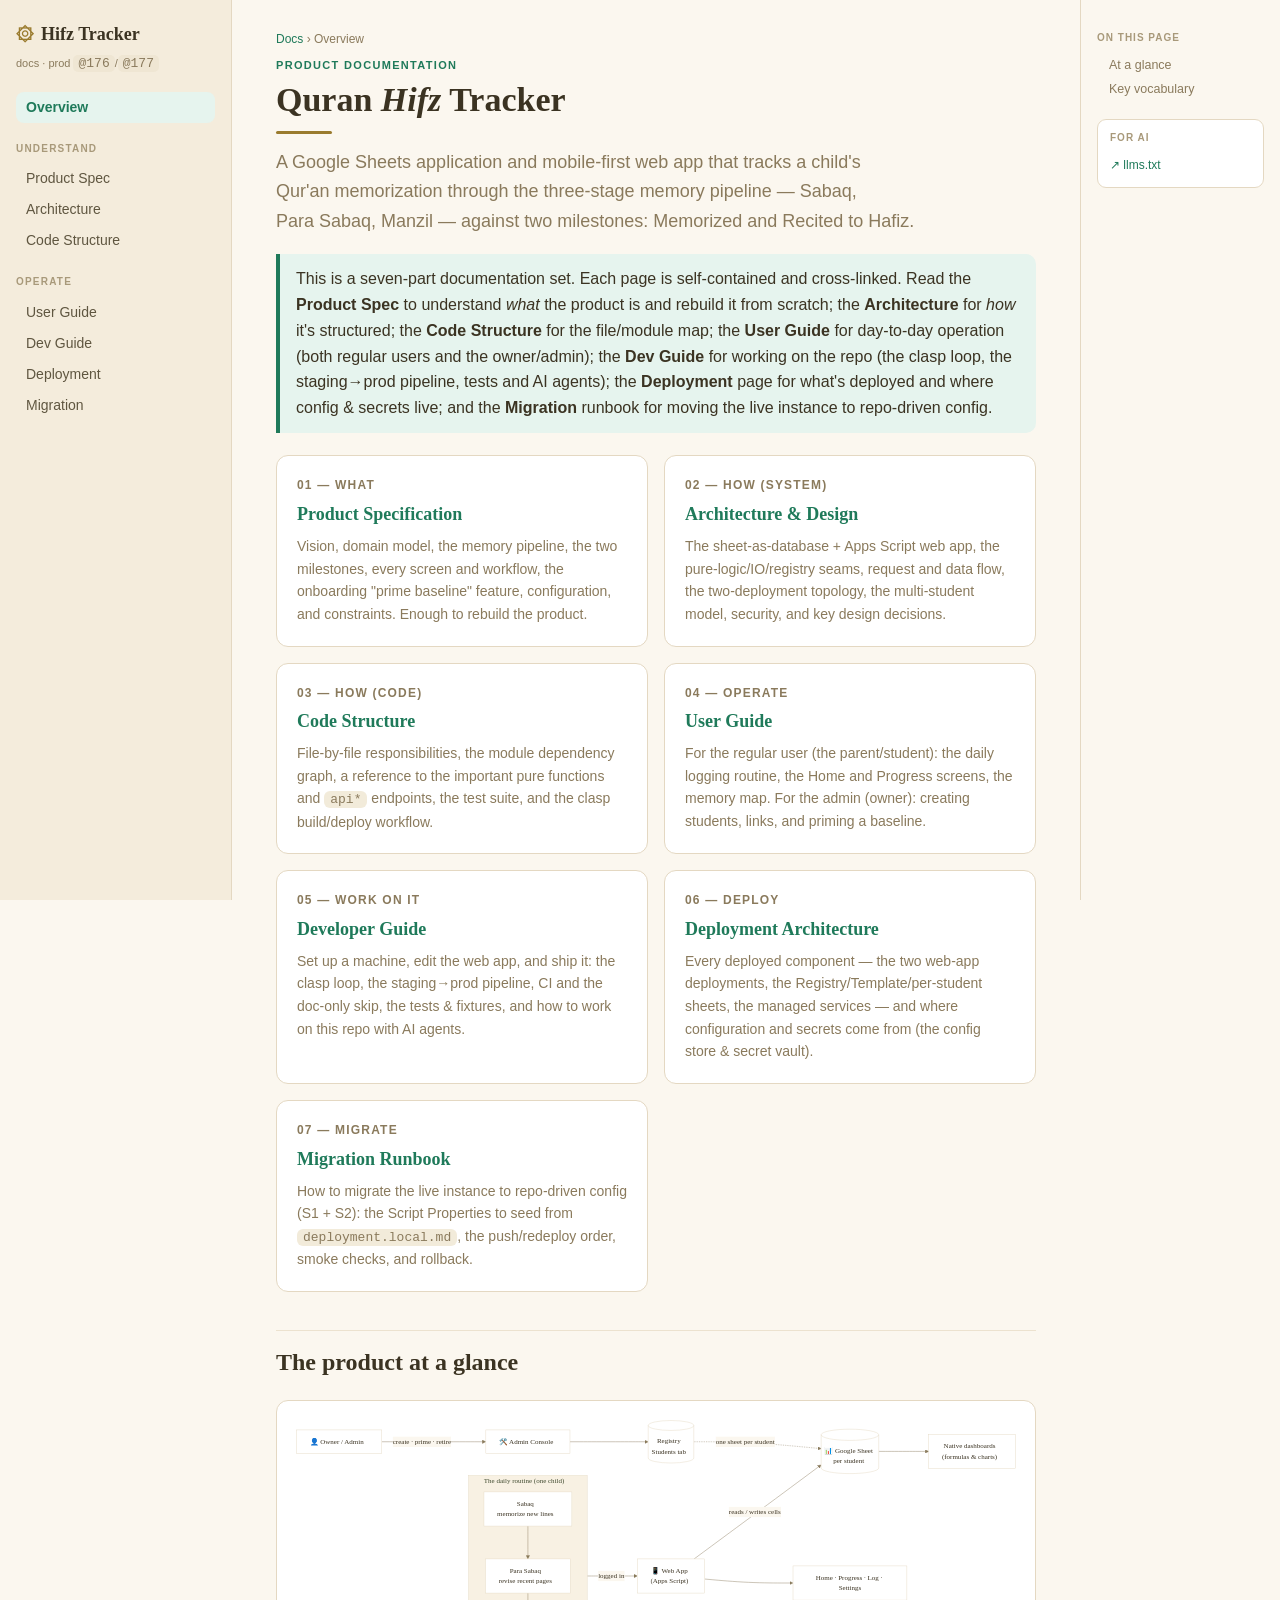
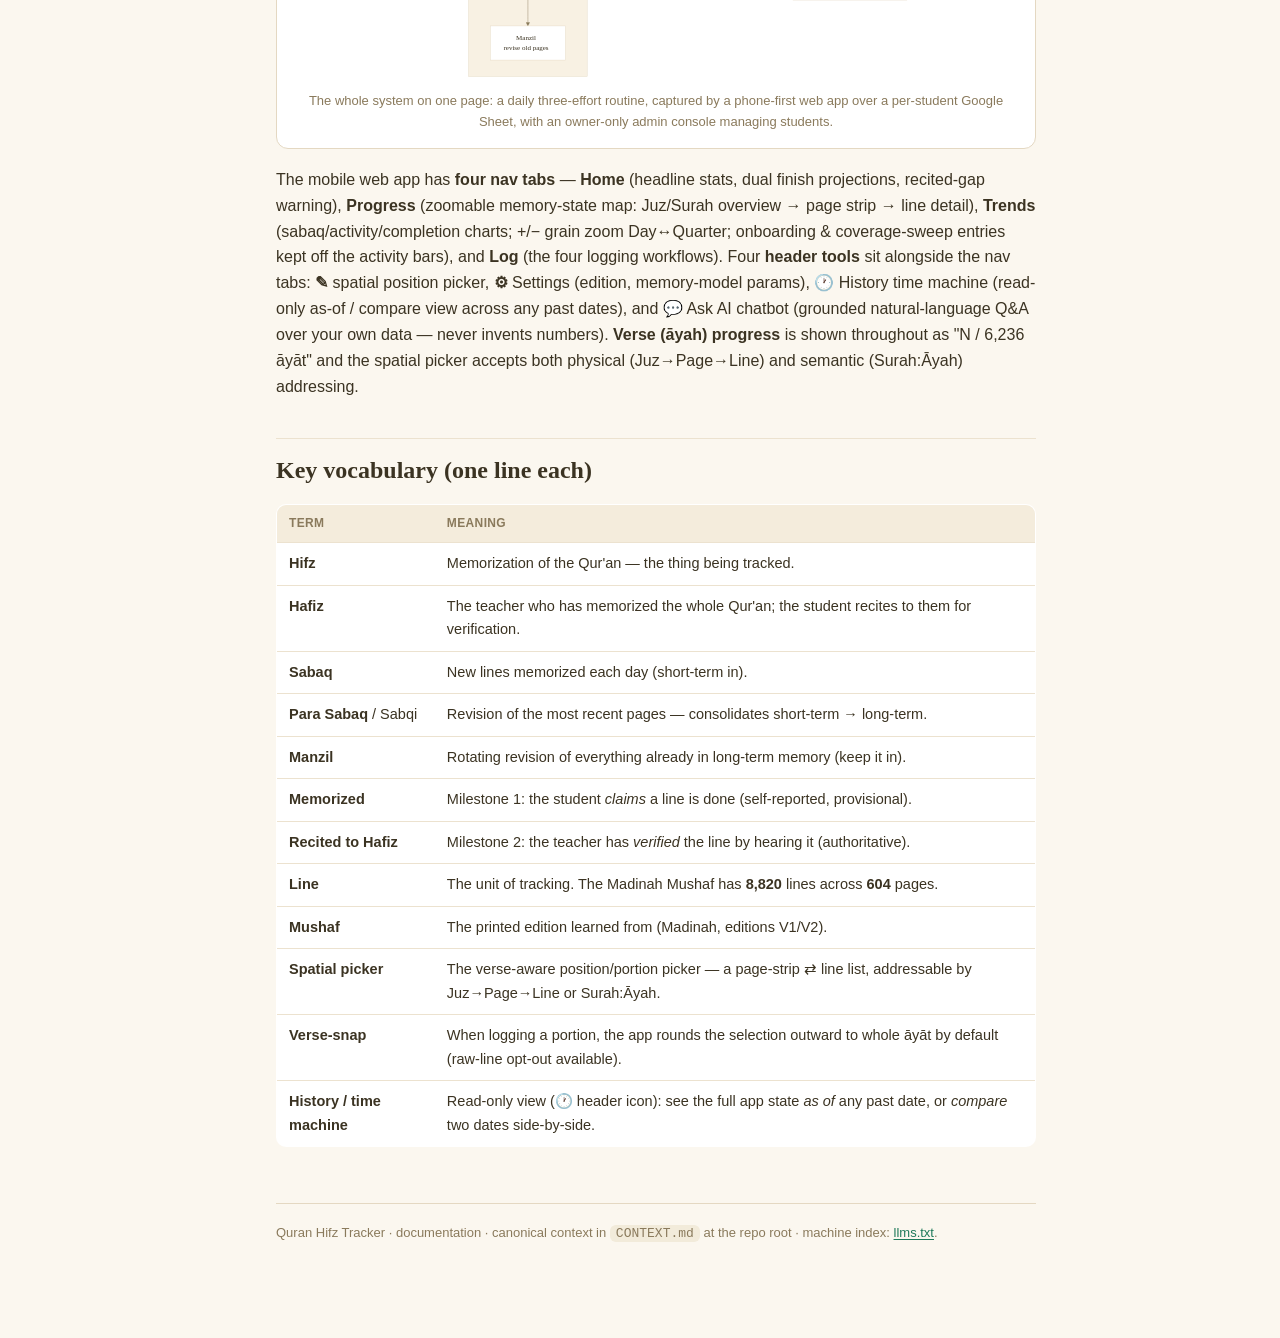
==== docs/index.html @ d0f48870 "docs: publish 571362e" ====
<!DOCTYPE html>
<html lang="en">
<head>
<meta charset="utf-8">
<meta name="viewport" content="width=device-width, initial-scale=1">
<title>Quran Hifz Tracker — Documentation</title>
<meta name="description" content="Overview of the Quran Hifz Tracker: a Google Sheets app + mobile web app that tracks a child's Qur'an memorization through the Sabaq/Para Sabaq/Manzil pipeline.">
<link rel="stylesheet" href="styles.css">
</head>
<body>
<a class="skip" href="#main">Skip to content</a>
<input type="checkbox" id="navtoggle" class="navtoggle">
<label class="hamburger" for="navtoggle">☰ &nbsp;Hifz Tracker docs</label>
<div class="shell">

  <nav class="sidenav" aria-label="Documentation sections">
    <a class="brand" href="index.html"><span class="mark">۞</span> Hifz Tracker</a>
    <div class="ver">docs · prod <code>@176</code>/<code>@177</code></div>
    <a class="nav active" href="index.html">Overview</a>
    <div class="band">Understand</div>
    <a class="nav" href="product-spec.html">Product Spec</a>
    <a class="nav" href="architecture.html">Architecture</a>
    <a class="nav" href="code-structure.html">Code Structure</a>
    <div class="band">Operate</div>
    <a class="nav" href="user-guide.html">User Guide</a>
    <a class="nav" href="dev-guide.html">Dev Guide</a>
    <a class="nav" href="deployment.html">Deployment</a>
    <a class="nav" href="migration.html">Migration</a>
  </nav>

  <main class="content" id="main"><div class="inner">
    <div class="crumb"><a href="index.html">Docs</a> › Overview</div>
    <header class="pagehead">
      <div class="kick">Product Documentation</div>
      <h1>Quran <em>Hifz</em> Tracker</h1>
      <div class="flourish"></div>
      <p class="lead">A Google&nbsp;Sheets application and mobile-first web app that tracks a child's
      Qur'an memorization through the three-stage memory pipeline — Sabaq, Para&nbsp;Sabaq, Manzil —
      against two milestones: Memorized and Recited&nbsp;to&nbsp;Hafiz.</p>
    </header>

    <div class="callout">
      This is a seven-part documentation set. Each page is self-contained and cross-linked. Read the
      <b>Product Spec</b> to understand <em>what</em> the product is and rebuild it from scratch; the
      <b>Architecture</b> for <em>how</em> it's structured; the <b>Code Structure</b> for the file/module
      map; the <b>User Guide</b> for day-to-day operation (both regular users and the owner/admin); the
      <b>Dev Guide</b> for working on the repo (the clasp loop, the staging→prod pipeline, tests and
      AI agents); the <b>Deployment</b> page for what's deployed and where config &amp; secrets live; and
      the <b>Migration</b> runbook for moving the live instance to repo-driven config.
    </div>

    <div class="doccards">
      <a class="doccard" href="product-spec.html">
        <div class="num">01 — WHAT</div>
        <h3>Product Specification</h3>
        <p>Vision, domain model, the memory pipeline, the two milestones, every screen and workflow, the
        onboarding "prime baseline" feature, configuration, and constraints. Enough to rebuild the product.</p>
      </a>
      <a class="doccard" href="architecture.html">
        <div class="num">02 — HOW (SYSTEM)</div>
        <h3>Architecture &amp; Design</h3>
        <p>The sheet-as-database + Apps Script web app, the pure-logic/IO/registry seams, request and data
        flow, the two-deployment topology, the multi-student model, security, and key design decisions.</p>
      </a>
      <a class="doccard" href="code-structure.html">
        <div class="num">03 — HOW (CODE)</div>
        <h3>Code Structure</h3>
        <p>File-by-file responsibilities, the module dependency graph, a reference to the important pure
        functions and <code>api*</code> endpoints, the test suite, and the clasp build/deploy workflow.</p>
      </a>
      <a class="doccard" href="user-guide.html">
        <div class="num">04 — OPERATE</div>
        <h3>User Guide</h3>
        <p>For the regular user (the parent/student): the daily logging routine, the Home and Progress
        screens, the memory map. For the admin (owner): creating students, links, and priming a baseline.</p>
      </a>
      <a class="doccard" href="dev-guide.html">
        <div class="num">05 — WORK ON IT</div>
        <h3>Developer Guide</h3>
        <p>Set up a machine, edit the web app, and ship it: the clasp loop, the staging→prod pipeline, CI and
        the doc-only skip, the tests &amp; fixtures, and how to work on this repo with AI agents.</p>
      </a>
      <a class="doccard" href="deployment.html">
        <div class="num">06 — DEPLOY</div>
        <h3>Deployment Architecture</h3>
        <p>Every deployed component — the two web-app deployments, the Registry/Template/per-student sheets,
        the managed services — and where configuration and secrets come from (the config store &amp; secret vault).</p>
      </a>
      <a class="doccard" href="migration.html">
        <div class="num">07 — MIGRATE</div>
        <h3>Migration Runbook</h3>
        <p>How to migrate the live instance to repo-driven config (S1 + S2): the Script Properties to seed
        from <code>deployment.local.md</code>, the push/redeploy order, smoke checks, and rollback.</p>
      </a>
    </div>

    <h2 class="anchor" id="at-a-glance">The product at a glance</h2>
    <div class="figure">
      <!--mmd:index-1--><div class="mmd"><svg id="mmd-index-1" width="100%" xmlns="http://www.w3.org/2000/svg" xmlns:xlink="http://www.w3.org/1999/xlink" class="flowchart" style="max-width: 1657.53px; background-color: transparent;;max-width:100%;height:auto" viewBox="0 -0.000003814697265625 1657.53125 600.5235595703125" role="graphics-document document" aria-roledescription="flowchart-v2"><style>#mmd-index-1{font-family:Georgia,"Times New Roman",serif;font-size:16px;fill:#3b3322;}@keyframes edge-animation-frame{from{stroke-dashoffset:0;}}@keyframes dash{to{stroke-dashoffset:0;}}#mmd-index-1 .edge-animation-slow{stroke-dasharray:9,5!important;stroke-dashoffset:900;animation:dash 50s linear infinite;stroke-linecap:round;}#mmd-index-1 .edge-animation-fast{stroke-dasharray:9,5!important;stroke-dashoffset:900;animation:dash 20s linear infinite;stroke-linecap:round;}#mmd-index-1 .error-icon{fill:#f4ecdc;}#mmd-index-1 .error-text{fill:#0b1323;stroke:#0b1323;}#mmd-index-1 .edge-thickness-normal{stroke-width:1px;}#mmd-index-1 .edge-thickness-thick{stroke-width:3.5px;}#mmd-index-1 .edge-pattern-solid{stroke-dasharray:0;}#mmd-index-1 .edge-thickness-invisible{stroke-width:0;fill:none;}#mmd-index-1 .edge-pattern-dashed{stroke-dasharray:3;}#mmd-index-1 .edge-pattern-dotted{stroke-dasharray:2;}#mmd-index-1 .marker{fill:#8a7a5c;stroke:#8a7a5c;}#mmd-index-1 .marker.cross{stroke:#8a7a5c;}#mmd-index-1 svg{font-family:Georgia,"Times New Roman",serif;font-size:16px;}#mmd-index-1 p{margin:0;}#mmd-index-1 .label{font-family:Georgia,"Times New Roman",serif;color:#3b3322;}#mmd-index-1 .cluster-label text{fill:#3f4a2e;}#mmd-index-1 .cluster-label span{color:#3f4a2e;}#mmd-index-1 .cluster-label span p{background-color:transparent;}#mmd-index-1 .label text,#mmd-index-1 span{fill:#3b3322;color:#3b3322;}#mmd-index-1 .node rect,#mmd-index-1 .node circle,#mmd-index-1 .node ellipse,#mmd-index-1 .node polygon,#mmd-index-1 .node path{fill:#ffffff;stroke:#e4d8c2;stroke-width:1px;}#mmd-index-1 .rough-node .label text,#mmd-index-1 .node .label text,#mmd-index-1 .image-shape .label,#mmd-index-1 .icon-shape .label{text-anchor:middle;}#mmd-index-1 .node .katex path{fill:#000;stroke:#000;stroke-width:1px;}#mmd-index-1 .rough-node .label,#mmd-index-1 .node .label,#mmd-index-1 .image-shape .label,#mmd-index-1 .icon-shape .label{text-align:center;}#mmd-index-1 .node.clickable{cursor:pointer;}#mmd-index-1 .root .anchor path{fill:#8a7a5c!important;stroke-width:0;stroke:#8a7a5c;}#mmd-index-1 .arrowheadPath{fill:rgba(255, 255, 255, 0);}#mmd-index-1 .edgePath .path{stroke:#8a7a5c;stroke-width:1px;}#mmd-index-1 .flowchart-link{stroke:#8a7a5c;fill:none;}#mmd-index-1 .edgeLabel{background-color:#fbf7ef;text-align:center;}#mmd-index-1 .edgeLabel p{background-color:#fbf7ef;}#mmd-index-1 .edgeLabel rect{opacity:0.5;background-color:#fbf7ef;fill:#fbf7ef;}#mmd-index-1 .labelBkg{background-color:rgba(251, 247, 239, 0.5);}#mmd-index-1 .cluster rect{fill:#f8f1e3;stroke:#e4d8c2;stroke-width:1px;}#mmd-index-1 .cluster text{fill:#3f4a2e;}#mmd-index-1 .cluster span{color:#3f4a2e;}#mmd-index-1 div.mermaidTooltip{position:absolute;text-align:center;max-width:200px;padding:2px;font-family:Georgia,"Times New Roman",serif;font-size:12px;background:#f4ecdc;border:1px solid hsl(40, 12.1739130435%, 80.9803921569%);border-radius:2px;pointer-events:none;z-index:100;}#mmd-index-1 .flowchartTitleText{text-anchor:middle;font-size:18px;fill:#3b3322;}#mmd-index-1 rect.text{fill:none;stroke-width:0;}#mmd-index-1 .icon-shape,#mmd-index-1 .image-shape{background-color:#fbf7ef;text-align:center;}#mmd-index-1 .icon-shape p,#mmd-index-1 .image-shape p{background-color:#fbf7ef;padding:2px;}#mmd-index-1 .icon-shape .label rect,#mmd-index-1 .image-shape .label rect{opacity:0.5;background-color:#fbf7ef;fill:#fbf7ef;}#mmd-index-1 .label-icon{display:inline-block;height:1em;overflow:visible;vertical-align:-0.125em;}#mmd-index-1 .node .label-icon path{fill:currentColor;stroke:revert;stroke-width:revert;}#mmd-index-1 .node .neo-node{stroke:#e4d8c2;}#mmd-index-1 [data-look="neo"].node rect,#mmd-index-1 [data-look="neo"].cluster rect,#mmd-index-1 [data-look="neo"].node polygon{stroke:url(#mmd-index-1-gradient);filter:drop-shadow( 1px 2px 2px rgba(185,185,185,1));}#mmd-index-1 [data-look="neo"].node path{stroke:url(#mmd-index-1-gradient);stroke-width:1px;}#mmd-index-1 [data-look="neo"].node .outer-path{filter:drop-shadow( 1px 2px 2px rgba(185,185,185,1));}#mmd-index-1 [data-look="neo"].node .neo-line path{stroke:#e4d8c2;filter:none;}#mmd-index-1 [data-look="neo"].node circle{stroke:url(#mmd-index-1-gradient);filter:drop-shadow( 1px 2px 2px rgba(185,185,185,1));}#mmd-index-1 [data-look="neo"].node circle .state-start{fill:#000000;}#mmd-index-1 [data-look="neo"].icon-shape .icon{fill:url(#mmd-index-1-gradient);filter:drop-shadow( 1px 2px 2px rgba(185,185,185,1));}#mmd-index-1 [data-look="neo"].icon-shape .icon-neo path{stroke:url(#mmd-index-1-gradient);filter:drop-shadow( 1px 2px 2px rgba(185,185,185,1));}#mmd-index-1 :root{--mermaid-font-family:"trebuchet ms",verdana,arial,sans-serif;}</style><g><marker id="mmd-index-1_flowchart-v2-pointEnd" class="marker flowchart-v2" viewBox="0 0 10 10" refX="5" refY="5" markerUnits="userSpaceOnUse" markerWidth="8" markerHeight="8" orient="auto"><path d="M 0 0 L 10 5 L 0 10 z" class="arrowMarkerPath" style="stroke-width: 1; stroke-dasharray: 1, 0;"/></marker><marker id="mmd-index-1_flowchart-v2-pointStart" class="marker flowchart-v2" viewBox="0 0 10 10" refX="4.5" refY="5" markerUnits="userSpaceOnUse" markerWidth="8" markerHeight="8" orient="auto"><path d="M 0 5 L 10 10 L 10 0 z" class="arrowMarkerPath" style="stroke-width: 1; stroke-dasharray: 1, 0;"/></marker><marker id="mmd-index-1_flowchart-v2-pointEnd-margin" class="marker flowchart-v2" viewBox="0 0 11.5 14" refX="11.5" refY="7" markerUnits="userSpaceOnUse" markerWidth="10.5" markerHeight="14" orient="auto"><path d="M 0 0 L 11.5 7 L 0 14 z" class="arrowMarkerPath" style="stroke-width: 0; stroke-dasharray: 1, 0;"/></marker><marker id="mmd-index-1_flowchart-v2-pointStart-margin" class="marker flowchart-v2" viewBox="0 0 11.5 14" refX="1" refY="7" markerUnits="userSpaceOnUse" markerWidth="11.5" markerHeight="14" orient="auto"><polygon points="0,7 11.5,14 11.5,0" class="arrowMarkerPath" style="stroke-width: 0; stroke-dasharray: 1, 0;"/></marker><marker id="mmd-index-1_flowchart-v2-circleEnd" class="marker flowchart-v2" viewBox="0 0 10 10" refX="11" refY="5" markerUnits="userSpaceOnUse" markerWidth="11" markerHeight="11" orient="auto"><circle cx="5" cy="5" r="5" class="arrowMarkerPath" style="stroke-width: 1; stroke-dasharray: 1, 0;"/></marker><marker id="mmd-index-1_flowchart-v2-circleStart" class="marker flowchart-v2" viewBox="0 0 10 10" refX="-1" refY="5" markerUnits="userSpaceOnUse" markerWidth="11" markerHeight="11" orient="auto"><circle cx="5" cy="5" r="5" class="arrowMarkerPath" style="stroke-width: 1; stroke-dasharray: 1, 0;"/></marker><marker id="mmd-index-1_flowchart-v2-circleEnd-margin" class="marker flowchart-v2" viewBox="0 0 10 10" refY="5" refX="12.25" markerUnits="userSpaceOnUse" markerWidth="14" markerHeight="14" orient="auto"><circle cx="5" cy="5" r="5" class="arrowMarkerPath" style="stroke-width: 0; stroke-dasharray: 1, 0;"/></marker><marker id="mmd-index-1_flowchart-v2-circleStart-margin" class="marker flowchart-v2" viewBox="0 0 10 10" refX="-2" refY="5" markerUnits="userSpaceOnUse" markerWidth="14" markerHeight="14" orient="auto"><circle cx="5" cy="5" r="5" class="arrowMarkerPath" style="stroke-width: 0; stroke-dasharray: 1, 0;"/></marker><marker id="mmd-index-1_flowchart-v2-crossEnd" class="marker cross flowchart-v2" viewBox="0 0 11 11" refX="12" refY="5.2" markerUnits="userSpaceOnUse" markerWidth="11" markerHeight="11" orient="auto"><path d="M 1,1 l 9,9 M 10,1 l -9,9" class="arrowMarkerPath" style="stroke-width: 2; stroke-dasharray: 1, 0;"/></marker><marker id="mmd-index-1_flowchart-v2-crossStart" class="marker cross flowchart-v2" viewBox="0 0 11 11" refX="-1" refY="5.2" markerUnits="userSpaceOnUse" markerWidth="11" markerHeight="11" orient="auto"><path d="M 1,1 l 9,9 M 10,1 l -9,9" class="arrowMarkerPath" style="stroke-width: 2; stroke-dasharray: 1, 0;"/></marker><marker id="mmd-index-1_flowchart-v2-crossEnd-margin" class="marker cross flowchart-v2" viewBox="0 0 15 15" refX="17.7" refY="7.5" markerUnits="userSpaceOnUse" markerWidth="12" markerHeight="12" orient="auto"><path d="M 1,1 L 14,14 M 1,14 L 14,1" class="arrowMarkerPath" style="stroke-width: 2.5;"/></marker><marker id="mmd-index-1_flowchart-v2-crossStart-margin" class="marker cross flowchart-v2" viewBox="0 0 15 15" refX="-3.5" refY="7.5" markerUnits="userSpaceOnUse" markerWidth="12" markerHeight="12" orient="auto"><path d="M 1,1 L 14,14 M 1,14 L 14,1" class="arrowMarkerPath" style="stroke-width: 2.5; stroke-dasharray: 1, 0;"/></marker><g class="root"><g class="clusters"/><g class="edgePaths"><path d="M915.851,324.024L936.674,308.649C957.497,293.274,999.143,262.524,1046.953,227.136C1094.762,191.748,1148.736,151.722,1175.722,131.709L1202.709,111.696" id="mmd-index-1-L_APP_SHEET_0" class="edge-thickness-normal edge-pattern-solid edge-thickness-normal edge-pattern-solid flowchart-link" style=";" data-edge="true" data-et="edge" data-id="L_APP_SHEET_0" data-points="W3sieCI6OTE1Ljg1MDcxNDI4NTcxNDMsInkiOjMyNC4wMjM1Nzg2NDM3OTg4fSx7IngiOjEwNDAuNzg5MDYyNSwieSI6MjMxLjc3MzU3ODY0Mzc5ODgzfSx7IngiOjEyMDUuOTIxODc1LCJ5IjoxMDkuMzEzMjAxNTk2NTA2NTl9XQ==" data-look="classic" marker-end="url(#mmd-index-1_flowchart-v2-pointEnd)"/><path d="M1337.234,78.524L1352.125,78.524C1367.016,78.524,1396.797,78.524,1415.188,78.524C1433.578,78.524,1440.578,78.524,1444.078,78.524L1447.578,78.524" id="mmd-index-1-L_SHEET_DASH_0" class="edge-thickness-normal edge-pattern-solid edge-thickness-normal edge-pattern-solid flowchart-link" style=";" data-edge="true" data-et="edge" data-id="L_SHEET_DASH_0" data-points="W3sieCI6MTMzNy4yMzQzNzUsInkiOjc4LjUyMzU3ODY0Mzc5ODgzfSx7IngiOjE0MjYuNTc4MTI1LCJ5Ijo3OC41MjM1Nzg2NDM3OTg4M30seyJ4IjoxNDUxLjU3ODEyNSwieSI6NzguNTIzNTc4NjQzNzk4ODN9XQ==" data-look="classic" marker-end="url(#mmd-index-1_flowchart-v2-pointEnd)"/><path d="M940,369.952L956.798,371.464C973.596,372.976,1007.193,376,1040.122,377.512C1073.052,379.024,1105.315,379.024,1121.447,379.024L1137.578,379.024" id="mmd-index-1-L_APP_HOME_0" class="edge-thickness-normal edge-pattern-solid edge-thickness-normal edge-pattern-solid flowchart-link" style=";" data-edge="true" data-et="edge" data-id="L_APP_HOME_0" data-points="W3sieCI6OTQwLCJ5IjozNjkuOTUxNTQ0MTg2ODA0MTR9LHsieCI6MTA0MC43ODkwNjI1LCJ5IjozNzkuMDIzNTc4NjQzNzk4OH0seyJ4IjoxMTQxLjU3ODEyNSwieSI6Mzc5LjAyMzU3ODY0Mzc5ODh9XQ==" data-look="classic" marker-end="url(#mmd-index-1_flowchart-v2-pointEnd)"/><path d="M202.688,56.524L219.208,56.524C235.729,56.524,268.771,56.524,307.698,56.524C346.625,56.524,391.438,56.524,413.844,56.524L436.25,56.524" id="mmd-index-1-L_OWNER_ADMIN_0" class="edge-thickness-normal edge-pattern-solid edge-thickness-normal edge-pattern-solid flowchart-link" style=";" data-edge="true" data-et="edge" data-id="L_OWNER_ADMIN_0" data-points="W3sieCI6MjAyLjY4NzUsInkiOjU2LjUyMzU3ODY0Mzc5ODgzfSx7IngiOjMwMS44MTI1LCJ5Ijo1Ni41MjM1Nzg2NDM3OTg4M30seyJ4Ijo0NDAuMjUsInkiOjU2LjUyMzU3ODY0Mzc5ODgzfV0=" data-look="classic" marker-end="url(#mmd-index-1_flowchart-v2-pointEnd)"/><path d="M632.328,56.524L648.415,56.524C664.503,56.524,696.677,56.524,725.801,56.524C754.924,56.524,780.997,56.524,794.034,56.524L807.07,56.524" id="mmd-index-1-L_ADMIN_REG_0" class="edge-thickness-normal edge-pattern-solid edge-thickness-normal edge-pattern-solid flowchart-link" style=";" data-edge="true" data-et="edge" data-id="L_ADMIN_REG_0" data-points="W3sieCI6NjMyLjMyODEyNSwieSI6NTYuNTIzNTc4NjQzNzk4ODN9LHsieCI6NzI4Ljg1MTU2MjUsInkiOjU2LjUyMzU3ODY0Mzc5ODgzfSx7IngiOjgxMS4wNzAzMTI1LCJ5Ijo1Ni41MjM1Nzg2NDM3OTg4M31d" data-look="classic" marker-end="url(#mmd-index-1_flowchart-v2-pointEnd)"/><path d="M914.992,56.524L935.958,56.524C956.924,56.524,998.857,56.524,1046.681,59.084C1094.506,61.644,1148.223,66.765,1175.081,69.325L1201.94,71.885" id="mmd-index-1-L_REG_SHEET_0" class="edge-thickness-normal edge-pattern-dotted edge-thickness-normal edge-pattern-solid flowchart-link" style=";" data-edge="true" data-et="edge" data-id="L_REG_SHEET_0" data-points="W3sieCI6OTE0Ljk5MjE4NzUsInkiOjU2LjUyMzU3ODY0Mzc5ODgzfSx7IngiOjEwNDAuNzg5MDYyNSwieSI6NTYuNTIzNTc4NjQzNzk4ODN9LHsieCI6MTIwNS45MjE4NzUsInkiOjcyLjI2NDg4NzMzMzQxNjY1fV0=" data-look="classic" marker-end="url(#mmd-index-1_flowchart-v2-pointEnd)"/><path d="M671.641,363.024L681.176,363.024C690.711,363.024,709.781,363.024,728.185,363.024C746.589,363.024,764.326,363.024,773.194,363.024L782.063,363.024" id="mmd-index-1-L_Daily_APP_0" class="edge-thickness-normal edge-pattern-solid edge-thickness-normal edge-pattern-solid flowchart-link" style=";" data-edge="true" data-et="edge" data-id="L_Daily_APP_0" data-points="W3sieCI6NjcxLjY0MDYyNSwieSI6MzYzLjAyMzU3ODY0Mzc5ODh9LHsieCI6NzI4Ljg1MTU2MjUsInkiOjM2My4wMjM1Nzg2NDM3OTg4fSx7IngiOjc4Ni4wNjI1LCJ5IjozNjMuMDIzNTc4NjQzNzk4OH1d" data-look="classic" marker-end="url(#mmd-index-1_flowchart-v2-pointEnd)"/></g><g class="edgeLabels"><g class="edgeLabel" transform="translate(1060.98249, 216.79839)"><g class="label" data-id="L_APP_SHEET_0" transform="translate(-65.90625, -12)"><foreignObject width="131.8125" height="24"><div xmlns="http://www.w3.org/1999/xhtml" class="labelBkg" style="display: table-cell; white-space: nowrap; line-height: 1.5; max-width: 200px; text-align: center;"><span class="edgeLabel"><p>reads / writes cells</p></span></div></foreignObject></g></g><g class="edgeLabel"><g class="label" data-id="L_SHEET_DASH_0" transform="translate(0, 0)"><foreignObject width="0" height="0"><div xmlns="http://www.w3.org/1999/xhtml" class="labelBkg" style="display: table-cell; white-space: nowrap; line-height: 1.5; max-width: 200px; text-align: center;"><span class="edgeLabel"></span></div></foreignObject></g></g><g class="edgeLabel"><g class="label" data-id="L_APP_HOME_0" transform="translate(0, 0)"><foreignObject width="0" height="0"><div xmlns="http://www.w3.org/1999/xhtml" class="labelBkg" style="display: table-cell; white-space: nowrap; line-height: 1.5; max-width: 200px; text-align: center;"><span class="edgeLabel"></span></div></foreignObject></g></g><g class="edgeLabel" transform="translate(301.8125, 56.52357864379883)"><g class="label" data-id="L_OWNER_ADMIN_0" transform="translate(-74.125, -12)"><foreignObject width="148.25" height="24"><div xmlns="http://www.w3.org/1999/xhtml" class="labelBkg" style="display: table-cell; white-space: nowrap; line-height: 1.5; max-width: 200px; text-align: center;"><span class="edgeLabel"><p>create · prime · retire</p></span></div></foreignObject></g></g><g class="edgeLabel"><g class="label" data-id="L_ADMIN_REG_0" transform="translate(0, 0)"><foreignObject width="0" height="0"><div xmlns="http://www.w3.org/1999/xhtml" class="labelBkg" style="display: table-cell; white-space: nowrap; line-height: 1.5; max-width: 200px; text-align: center;"><span class="edgeLabel"></span></div></foreignObject></g></g><g class="edgeLabel" transform="translate(1040.7890625, 56.52357864379883)"><g class="label" data-id="L_REG_SHEET_0" transform="translate(-75.7890625, -12)"><foreignObject width="151.578125" height="24"><div xmlns="http://www.w3.org/1999/xhtml" class="labelBkg" style="display: table-cell; white-space: nowrap; line-height: 1.5; max-width: 200px; text-align: center;"><span class="edgeLabel"><p>one sheet per student</p></span></div></foreignObject></g></g><g class="edgeLabel" transform="translate(728.8515625, 363.0235786437988)"><g class="label" data-id="L_Daily_APP_0" transform="translate(-32.2109375, -12)"><foreignObject width="64.421875" height="24"><div xmlns="http://www.w3.org/1999/xhtml" class="labelBkg" style="display: table-cell; white-space: nowrap; line-height: 1.5; max-width: 200px; text-align: center;"><span class="edgeLabel"><p>logged in</p></span></div></foreignObject></g></g></g><g class="nodes"><g class="root" transform="translate(392.9375, 125.52357864379883)"><g class="clusters"><g class="cluster" id="mmd-index-1-Daily" data-look="classic"><rect style="" x="8" y="8" width="270.703125" height="459"/><g class="cluster-label" transform="translate(42.6484375, 8)"><foreignObject width="201.40625" height="24"><div xmlns="http://www.w3.org/1999/xhtml" style="display: table-cell; white-space: nowrap; line-height: 1.5;"><span class="nodeLabel"><p>The daily routine (one child)</p></span></div></foreignObject></g></g></g><g class="edgePaths"><path d="M143.352,123.5L143.352,129.75C143.352,136,143.352,148.5,143.352,160.333C143.352,172.167,143.352,183.333,143.352,188.917L143.352,194.5" id="mmd-index-1-L_S_P_0" class="edge-thickness-normal edge-pattern-solid edge-thickness-normal edge-pattern-solid flowchart-link" style=";" data-edge="true" data-et="edge" data-id="L_S_P_0" data-points="W3sieCI6MTQzLjM1MTU2MjUsInkiOjEyMy41fSx7IngiOjE0My4zNTE1NjI1LCJ5IjoxNjF9LHsieCI6MTQzLjM1MTU2MjUsInkiOjE5OC41fV0=" data-look="classic" marker-end="url(#mmd-index-1_flowchart-v2-pointEnd)"/><path d="M143.352,276.5L143.352,282.75C143.352,289,143.352,301.5,143.352,313.333C143.352,325.167,143.352,336.333,143.352,341.917L143.352,347.5" id="mmd-index-1-L_P_M_0" class="edge-thickness-normal edge-pattern-solid edge-thickness-normal edge-pattern-solid flowchart-link" style=";" data-edge="true" data-et="edge" data-id="L_P_M_0" data-points="W3sieCI6MTQzLjM1MTU2MjUsInkiOjI3Ni41fSx7IngiOjE0My4zNTE1NjI1LCJ5IjozMTR9LHsieCI6MTQzLjM1MTU2MjUsInkiOjM1MS41fV0=" data-look="classic" marker-end="url(#mmd-index-1_flowchart-v2-pointEnd)"/></g><g class="edgeLabels"><g class="edgeLabel"><g class="label" data-id="L_S_P_0" transform="translate(0, 0)"><foreignObject width="0" height="0"><div xmlns="http://www.w3.org/1999/xhtml" class="labelBkg" style="display: table-cell; white-space: nowrap; line-height: 1.5; max-width: 200px; text-align: center;"><span class="edgeLabel"></span></div></foreignObject></g></g><g class="edgeLabel"><g class="label" data-id="L_P_M_0" transform="translate(0, 0)"><foreignObject width="0" height="0"><div xmlns="http://www.w3.org/1999/xhtml" class="labelBkg" style="display: table-cell; white-space: nowrap; line-height: 1.5; max-width: 200px; text-align: center;"><span class="edgeLabel"></span></div></foreignObject></g></g></g><g class="nodes"><g class="node default" id="mmd-index-1-flowchart-S-0" data-look="classic" transform="translate(143.3515625, 84.5)"><rect class="basic label-container" style="" x="-100.3515625" y="-39" width="200.703125" height="78"/><g class="label" style="" transform="translate(-70.3515625, -24)"><rect/><foreignObject width="140.703125" height="48"><div xmlns="http://www.w3.org/1999/xhtml" style="display: table-cell; white-space: nowrap; line-height: 1.5; max-width: 200px; text-align: center;"><span class="nodeLabel"><p>Sabaq<br />memorize new lines</p></span></div></foreignObject></g></g><g class="node default" id="mmd-index-1-flowchart-P-1" data-look="classic" transform="translate(143.3515625, 237.5)"><rect class="basic label-container" style="" x="-96.78125" y="-39" width="193.5625" height="78"/><g class="label" style="" transform="translate(-66.78125, -24)"><rect/><foreignObject width="133.5625" height="48"><div xmlns="http://www.w3.org/1999/xhtml" style="display: table-cell; white-space: nowrap; line-height: 1.5; max-width: 200px; text-align: center;"><span class="nodeLabel"><p>Para Sabaq<br />revise recent pages</p></span></div></foreignObject></g></g><g class="node default" id="mmd-index-1-flowchart-M-2" data-look="classic" transform="translate(143.3515625, 390.5)"><rect class="basic label-container" style="" x="-85.84375" y="-39" width="171.6875" height="78"/><g class="label" style="" transform="translate(-55.84375, -24)"><rect/><foreignObject width="111.6875" height="48"><div xmlns="http://www.w3.org/1999/xhtml" style="display: table-cell; white-space: nowrap; line-height: 1.5; max-width: 200px; text-align: center;"><span class="nodeLabel"><p>Manzil<br />revise old pages</p></span></div></foreignObject></g></g></g></g><g class="node default" id="mmd-index-1-flowchart-APP-4" data-look="classic" transform="translate(863.03125, 363.0235786437988)"><rect class="basic label-container" style="" x="-76.96875" y="-39" width="153.9375" height="78"/><g class="label" style="" transform="translate(-46.96875, -24)"><rect/><foreignObject width="93.9375" height="48"><div xmlns="http://www.w3.org/1999/xhtml" style="display: table-cell; white-space: nowrap; line-height: 1.5; max-width: 200px; text-align: center;"><span class="nodeLabel"><p>📱 Web App<br />(Apps Script)</p></span></div></foreignObject></g></g><g class="node default" id="mmd-index-1-flowchart-SHEET-6" data-look="classic" transform="translate(1271.578125, 78.52357864379883)"><path d="M0,12.8078517434772 a65.65625,12.8078517434772 0,0,0 131.3125,0 a65.65625,12.8078517434772 0,0,0 -131.3125,0 l0,75.8078517434772 a65.65625,12.8078517434772 0,0,0 131.3125,0 l0,-75.8078517434772" class="basic label-container outer-path" style="" transform="translate(-65.65625, -50.7117776152158)"/><g class="label" style="" transform="translate(-58.15625, -14)"><rect/><foreignObject width="116.3125" height="48"><div xmlns="http://www.w3.org/1999/xhtml" style="display: table-cell; white-space: nowrap; line-height: 1.5; max-width: 200px; text-align: center;"><span class="nodeLabel"><p>📊 Google Sheet<br />per student</p></span></div></foreignObject></g></g><g class="node default" id="mmd-index-1-flowchart-DASH-8" data-look="classic" transform="translate(1550.5546875, 78.52357864379883)"><rect class="basic label-container" style="" x="-98.9765625" y="-39" width="197.953125" height="78"/><g class="label" style="" transform="translate(-68.9765625, -24)"><rect/><foreignObject width="137.953125" height="48"><div xmlns="http://www.w3.org/1999/xhtml" style="display: table-cell; white-space: nowrap; line-height: 1.5; max-width: 200px; text-align: center;"><span class="nodeLabel"><p>Native dashboards<br />(formulas &amp; charts)</p></span></div></foreignObject></g></g><g class="node default" id="mmd-index-1-flowchart-HOME-10" data-look="classic" transform="translate(1271.578125, 379.0235786437988)"><rect class="basic label-container" style="" x="-130" y="-39" width="260" height="78"/><g class="label" style="" transform="translate(-100, -24)"><rect/><foreignObject width="200" height="48"><div xmlns="http://www.w3.org/1999/xhtml" style="display: table; white-space: break-spaces; line-height: 1.5; max-width: 200px; text-align: center; width: 200px;"><span class="nodeLabel"><p>Home · Progress · Log · Settings</p></span></div></foreignObject></g></g><g class="node default" id="mmd-index-1-flowchart-OWNER-11" data-look="classic" transform="translate(105.34375, 56.52357864379883)"><rect class="basic label-container" style="" x="-97.34375" y="-27" width="194.6875" height="54"/><g class="label" style="" transform="translate(-67.34375, -12)"><rect/><foreignObject width="134.6875" height="24"><div xmlns="http://www.w3.org/1999/xhtml" style="display: table-cell; white-space: nowrap; line-height: 1.5; max-width: 200px; text-align: center;"><span class="nodeLabel"><p>👤 Owner / Admin</p></span></div></foreignObject></g></g><g class="node default" id="mmd-index-1-flowchart-ADMIN-12" data-look="classic" transform="translate(536.2890625, 56.52357864379883)"><rect class="basic label-container" style="" x="-96.0390625" y="-27" width="192.078125" height="54"/><g class="label" style="" transform="translate(-66.0390625, -12)"><rect/><foreignObject width="132.078125" height="24"><div xmlns="http://www.w3.org/1999/xhtml" style="display: table-cell; white-space: nowrap; line-height: 1.5; max-width: 200px; text-align: center;"><span class="nodeLabel"><p>🛠️ Admin Console</p></span></div></foreignObject></g></g><g class="node default" id="mmd-index-1-flowchart-REG-14" data-look="classic" transform="translate(863.03125, 56.52357864379883)"><path d="M0,11.34905467203604 a51.9609375,11.34905467203604 0,0,0 103.921875,0 a51.9609375,11.34905467203604 0,0,0 -103.921875,0 l0,74.34905467203603 a51.9609375,11.34905467203604 0,0,0 103.921875,0 l0,-74.34905467203603" class="basic label-container outer-path" style="" transform="translate(-51.9609375, -48.523582008054056)"/><g class="label" style="" transform="translate(-44.4609375, -14)"><rect/><foreignObject width="88.921875" height="48"><div xmlns="http://www.w3.org/1999/xhtml" style="display: table-cell; white-space: nowrap; line-height: 1.5; max-width: 200px; text-align: center;"><span class="nodeLabel"><p>Registry<br />Students tab</p></span></div></foreignObject></g></g></g></g></g><defs><filter id="mmd-index-1-drop-shadow" height="130%" width="130%"><feDropShadow dx="4" dy="4" stdDeviation="0" flood-opacity="0.06" flood-color="#000000"/></filter></defs><defs><filter id="mmd-index-1-drop-shadow-small" height="150%" width="150%"><feDropShadow dx="2" dy="2" stdDeviation="0" flood-opacity="0.06" flood-color="#000000"/></filter></defs><linearGradient id="mmd-index-1-gradient" gradientUnits="objectBoundingBox" x1="0%" y1="0%" x2="100%" y2="0%"><stop offset="0%" stop-color="#e4d8c2" stop-opacity="1"/><stop offset="100%" stop-color="hsl(154.2857142857, 0%, 82.9411764706%)" stop-opacity="1"/></linearGradient></svg></div><!--/mmd:index-1-->
      <figcaption>The whole system on one page: a daily three-effort routine, captured by a phone-first web app over a per-student Google Sheet, with an owner-only admin console managing students.</figcaption>
    </div>

    <p>The mobile web app has <b>four nav tabs</b> — <b>Home</b> (headline stats, dual finish projections,
    recited-gap warning), <b>Progress</b> (zoomable memory-state map: Juz/Surah overview → page strip → line
    detail), <b>Trends</b> (sabaq/activity/completion charts; +/− grain zoom Day↔Quarter; onboarding &amp; coverage-sweep
    entries kept off the activity bars), and <b>Log</b> (the four
    logging workflows). Four <b>header tools</b> sit alongside the nav tabs: <b>✎</b> spatial position picker,
    <b>⚙</b> Settings (edition, memory-model params), <b>🕐</b> History time machine (read-only as-of /
    compare view across any past dates), and <b>💬</b> Ask AI chatbot (grounded natural-language Q&amp;A over
    your own data — never invents numbers). <b>Verse (āyah) progress</b> is shown throughout as "N / 6,236 āyāt"
    and the spatial picker accepts both physical (Juz→Page→Line) and semantic (Surah:Āyah) addressing.</p>

    <h2 class="anchor" id="vocab">Key vocabulary (one line each)</h2>
    <table>
      <tr><th>Term</th><th>Meaning</th></tr>
      <tr><td><b>Hifz</b></td><td>Memorization of the Qur'an — the thing being tracked.</td></tr>
      <tr><td><b>Hafiz</b></td><td>The teacher who has memorized the whole Qur'an; the student recites to them for verification.</td></tr>
      <tr><td><b>Sabaq</b></td><td>New lines memorized each day (short-term in).</td></tr>
      <tr><td><b>Para Sabaq</b> / Sabqi</td><td>Revision of the most recent pages — consolidates short-term → long-term.</td></tr>
      <tr><td><b>Manzil</b></td><td>Rotating revision of everything already in long-term memory (keep it in).</td></tr>
      <tr><td><b>Memorized</b></td><td>Milestone 1: the student <em>claims</em> a line is done (self-reported, provisional).</td></tr>
      <tr><td><b>Recited to Hafiz</b></td><td>Milestone 2: the teacher has <em>verified</em> the line by hearing it (authoritative).</td></tr>
      <tr><td><b>Line</b></td><td>The unit of tracking. The Madinah Mushaf has <b>8,820</b> lines across <b>604</b> pages.</td></tr>
      <tr><td><b>Mushaf</b></td><td>The printed edition learned from (Madinah, editions V1/V2).</td></tr>
      <tr><td><b>Spatial picker</b></td><td>The verse-aware position/portion picker — a page-strip ⇄ line list, addressable by Juz→Page→Line or Surah:Āyah.</td></tr>
      <tr><td><b>Verse-snap</b></td><td>When logging a portion, the app rounds the selection outward to whole āyāt by default (raw-line opt-out available).</td></tr>
      <tr><td><b>History / time machine</b></td><td>Read-only view (🕐 header icon): see the full app state <em>as of</em> any past date, or <em>compare</em> two dates side-by-side.</td></tr>
    </table>

    <footer class="docfoot">
      Quran Hifz Tracker · documentation · canonical context in <code>CONTEXT.md</code> at the repo
      root · machine index: <a href="llms.txt">llms.txt</a>.
    </footer>
  </div></main>

  <aside class="onthispage" aria-label="On this page">
    <div class="lbl">On this page</div>
    <a href="#at-a-glance">At a glance</a>
    <a href="#vocab">Key vocabulary</a>
    <div class="forai">
      <div class="lbl">For AI</div>
      <a href="llms.txt">↗ llms.txt</a>
    </div>
  </aside>

</div>
</body>
</html>
---- docs/styles.css ----
/* Quran Hifz Tracker — product docs. Dual-audience, warm palette, pure CSS (no JS). */
:root {
  /* surface — warm */
  --bg: #fbf7ef;          /* page */
  --nav-bg: #f4ecdc;      /* left rail panel */
  --card: #ffffff;
  --line: #e4d8c2;        /* warm hairline */
  --line-soft: #ece2cf;
  /* ink */
  --ink: #3b3322;
  --muted: #8a7a5c;
  --faint: #a8997a;
  /* accents */
  --green: #1f7a5a;       /* THE functional/interactive accent */
  --green-soft: #e6f4ee;
  --green-ink: #155c43;
  --warm-fill: #efe6d3;   /* warm hover / tag fill */
  --gold: #9a7b2e;        /* ORNAMENT ONLY — never text/link/clickable */
  --warn: #b4690e; --warn-soft: #fbf0df; --warn-ink: #6b4a18;
  --blue: #2563a8; --blue-soft: #e9f1fb;   /* secondary callout only */
  --code-bg: #0f1722; --code-ink: #d7e2ee; --code-faint: #7d8aa3; --code-green: #7ee0b3;
  --radius: 12px;
  --nav-w: 232px; --rail-w: 200px; --content-max: 760px;
  --serif: Georgia, "Iowan Old Style", "Times New Roman", serif;
  --sans: -apple-system, BlinkMacSystemFont, "Segoe UI", Roboto, Helvetica, Arial, sans-serif;
  --mono: ui-monospace, SFMono-Regular, "SF Mono", Menlo, Consolas, monospace;
}
* { box-sizing: border-box; }
html { scroll-behavior: smooth; }
body { margin: 0; background: var(--bg); color: var(--ink); font-family: var(--sans); line-height: 1.62; font-size: 16px; -webkit-font-smoothing: antialiased; }
a { color: var(--green); text-underline-offset: 2px; }
a:hover { color: var(--green-ink); }
a:focus-visible, .doccard:focus-visible { outline: 2px solid var(--green); outline-offset: 2px; border-radius: 4px; }

/* skip link (a11y) */
.skip { position: absolute; left: -999px; top: 0; background: var(--green); color: #fff; padding: 8px 14px; border-radius: 8px; z-index: 50; }
.skip:focus { left: 12px; top: 12px; }

/* ---- App shell: section nav · content · rail ---- */
.shell { display: grid; grid-template-columns: var(--nav-w) minmax(0,1fr) var(--rail-w); align-items: start; max-width: 1320px; margin: 0 auto; }

/* left section nav */
.sidenav { position: sticky; top: 0; align-self: start; height: 100vh; overflow-y: auto; background: var(--nav-bg); border-right: 1px solid var(--line); padding: 20px 16px 40px; }
.sidenav .brand { font-family: var(--serif); font-weight: 700; color: var(--ink); font-size: 18px; display: flex; align-items: center; gap: 8px; text-decoration: none; }
.sidenav .brand .mark { color: var(--gold); }   /* gold = ornament */
.sidenav .ver { font-size: 11px; color: var(--muted); margin: 4px 0 18px; }
.sidenav .ver code { background: var(--warm-fill); padding: 1px 5px; border-radius: 5px; }
.sidenav .band { font-size: 10px; text-transform: uppercase; letter-spacing: .12em; color: var(--faint); font-weight: 800; margin: 18px 0 6px; }
.sidenav a.nav { display: block; padding: 5px 10px; border-radius: 8px; color: #5f5640; text-decoration: none; font-size: 14px; line-height: 1.5; }
.sidenav a.nav:hover { background: var(--warm-fill); color: var(--green-ink); }
.sidenav a.nav.active { background: var(--green-soft); color: var(--green); font-weight: 700; }
.sidenav .subnav { margin: 2px 0 4px; }
.sidenav a.sub { display: block; padding: 3px 10px 3px 22px; font-size: 12.5px; color: var(--muted); text-decoration: none; border-left: 2px solid var(--line); }
.sidenav a.sub:hover { color: var(--green); border-left-color: var(--green); }

/* center content */
.content { padding: 30px 40px 96px; min-width: 0; }
.content .inner { max-width: var(--content-max); margin: 0 auto; }
.crumb { font-size: 12px; color: var(--muted); margin-bottom: 8px; }
.crumb a { text-decoration: none; }
.pagehead { margin: 4px 0 18px; }
.pagehead .kick { font-size: 11px; font-weight: 800; letter-spacing: .12em; text-transform: uppercase; color: var(--green); }
.pagehead h1 { font-family: var(--serif); font-size: 34px; line-height: 1.12; color: var(--ink); margin: 6px 0 0; }
.pagehead .flourish { height: 3px; width: 56px; background: var(--gold); border-radius: 3px; margin: 12px 0 14px; }  /* ornament */
.pagehead .lead { font-size: 18px; color: var(--muted); margin: 0; max-width: 64ch; }

h2 { font-family: var(--serif); font-size: 24px; color: var(--ink); margin: 38px 0 8px; padding-top: 12px; border-top: 1px solid var(--line-soft); }
h3 { font-size: 18px; margin: 24px 0 6px; }
h4 { font-size: 13px; text-transform: uppercase; letter-spacing: .05em; color: var(--muted); margin: 18px 0 4px; }
p { margin: 9px 0; } ul, ol { margin: 9px 0; padding-left: 22px; } li { margin: 4px 0; }
.anchor { scroll-margin-top: 16px; }

.card { background: var(--card); border: 1px solid var(--line); border-radius: var(--radius); padding: 18px 20px; margin: 16px 0; }
.grid2 { display: grid; grid-template-columns: 1fr 1fr; gap: 14px; }
.grid3 { display: grid; grid-template-columns: repeat(3,1fr); gap: 12px; }
@media (max-width: 820px){ .grid2, .grid3 { grid-template-columns: 1fr; } }

.callout { border-left: 4px solid var(--green); background: var(--green-soft); padding: 12px 16px; border-radius: 0 10px 10px 0; margin: 16px 0; }
.callout.warn { border-color: var(--warn); background: var(--warn-soft); color: var(--warn-ink); }
.callout.blue { border-color: var(--blue); background: var(--blue-soft); }

.pill { display: inline-block; font-size: 12px; font-weight: 600; padding: 2px 9px; border-radius: 999px; background: var(--green-soft); color: var(--green); margin: 0 4px 4px 0; }
.pill.warn { background: var(--warn-soft); color: var(--warn); }
.pill.gray { background: var(--warm-fill); color: var(--muted); }

table { width: 100%; border-collapse: collapse; margin: 14px 0; font-size: 14.5px; background: var(--card); border: 1px solid var(--line); border-radius: 10px; overflow: hidden; }
th, td { text-align: left; padding: 9px 12px; border-bottom: 1px solid var(--line-soft); vertical-align: top; }
th { background: var(--nav-bg); font-size: 12px; text-transform: uppercase; letter-spacing: .03em; color: var(--muted); }
tr:last-child td { border-bottom: none; }
code { font-family: var(--mono); font-size: 13px; background: #f2ebda; padding: 1px 6px; border-radius: 6px; }
pre { background: var(--code-bg); color: var(--code-ink); padding: 14px 16px; border-radius: 10px; overflow-x: auto; font-family: var(--mono); font-size: 13px; line-height: 1.55; margin: 14px 0; }
pre code { background: none; padding: 0; color: inherit; }

.figure { background: var(--card); border: 1px solid var(--line); border-radius: var(--radius); padding: 16px; margin: 18px 0; }
.figure .mmd { display: flex; justify-content: center; overflow-x: auto; }
.figure .mmd svg { max-width: 100%; height: auto; }
.figure figcaption { text-align: center; color: var(--muted); font-size: 13px; margin-top: 10px; }

.legend { display: flex; flex-wrap: wrap; gap: 10px; margin: 10px 0; font-size: 13px; }
.legend span { display: inline-flex; align-items: center; gap: 6px; }
.swatch { width: 14px; height: 14px; border-radius: 4px; border: 1px solid rgba(0,0,0,.12); }

/* pipeline / stage strip */
.pipe { display: flex; align-items: center; gap: 8px; flex-wrap: wrap; margin: 14px 0; }
.stage { background: var(--card); border: 1px solid var(--line); border-radius: 9px; padding: 9px 12px; text-align: center; line-height: 1.3; min-width: 92px; }
.stage b { display: block; color: var(--ink); font-size: 13px; }
.stage small { color: var(--muted); font-size: 11px; }
.stage.prod { border-color: var(--green); background: var(--green-soft); }
.pipe .arrow { color: var(--gold); font-weight: 800; }   /* ornament */

/* hub doc cards */
.doccards { display: grid; grid-template-columns: 1fr 1fr; gap: 16px; margin-top: 22px; }
@media (max-width: 820px){ .doccards { grid-template-columns: 1fr; } }
.doccard { display: block; text-decoration: none; color: inherit; background: var(--card); border: 1px solid var(--line); border-radius: var(--radius); padding: 20px; transition: transform .08s ease, box-shadow .08s ease, border-color .08s ease; }
.doccard:hover { transform: translateY(-2px); box-shadow: 0 10px 26px rgba(80,60,20,.08); border-color: var(--green); }
.doccard .num { font-size: 12px; color: var(--muted); font-weight: 700; letter-spacing: .1em; }
.doccard h3 { margin: 4px 0 6px; color: var(--green); font-family: var(--serif); }
.doccard p { margin: 0; color: var(--muted); font-size: 14px; }

/* right "On this page" rail */
.onthispage { position: sticky; top: 0; align-self: start; height: 100vh; overflow-y: auto; padding: 30px 16px; border-left: 1px solid var(--line); }
.onthispage .lbl { font-size: 10px; text-transform: uppercase; letter-spacing: .1em; color: var(--faint); font-weight: 800; margin-bottom: 8px; }
.onthispage a { display: block; font-size: 12.5px; color: var(--muted); text-decoration: none; padding: 3px 0 3px 10px; border-left: 2px solid transparent; line-height: 1.4; }
.onthispage a:hover { color: var(--green); border-left-color: var(--green); }
.onthispage .forai { margin-top: 18px; background: var(--card); border: 1px solid var(--line); border-radius: 9px; padding: 10px 12px; }
.onthispage .forai a { padding-left: 0; border: 0; color: var(--green); font-size: 12px; }

.docfoot { margin-top: 56px; padding-top: 18px; border-top: 1px solid var(--line); color: var(--muted); font-size: 13px; }

/* ---- Mobile: collapse to one column, CSS-only nav toggle (no JS) ---- */
.navtoggle { display: none; }
.hamburger { display: none; }
@media (max-width: 1080px) {
  :root { --rail-w: 0px; }
  .onthispage { display: none; }
  .shell { grid-template-columns: 1fr; }
  .hamburger { display: inline-flex; align-items: center; gap: 8px; position: sticky; top: 0; z-index: 30; background: var(--nav-bg); border-bottom: 1px solid var(--line); padding: 12px 16px; font-weight: 700; color: var(--ink); cursor: pointer; font-family: var(--serif); }
  .navtoggle { display: block; position: absolute; width: 1px; height: 1px; opacity: 0; overflow: hidden; clip: rect(0 0 0 0); }
  .navtoggle:focus-visible + .hamburger { outline: 2px solid var(--green); outline-offset: -3px; }
  .sidenav { display: none; height: auto; position: static; border-right: 0; border-bottom: 1px solid var(--line); }
  .navtoggle:checked ~ .shell .sidenav { display: block; }
  .content { padding: 22px 18px 80px; }
  .pagehead h1 { font-size: 28px; }
}

/* ---- Print: linear, ink on white, show URLs ---- */
@media print {
  .sidenav, .onthispage, .hamburger { display: none; }
  .shell { display: block; }
  body { background: #fff; color: #000; }
  .content { padding: 0; } .content .inner { max-width: none; }
  a[href^="http"]::after { content: " (" attr(href) ")"; font-size: 11px; color: #555; }
  .card, table, pre, .figure { break-inside: avoid; }
}
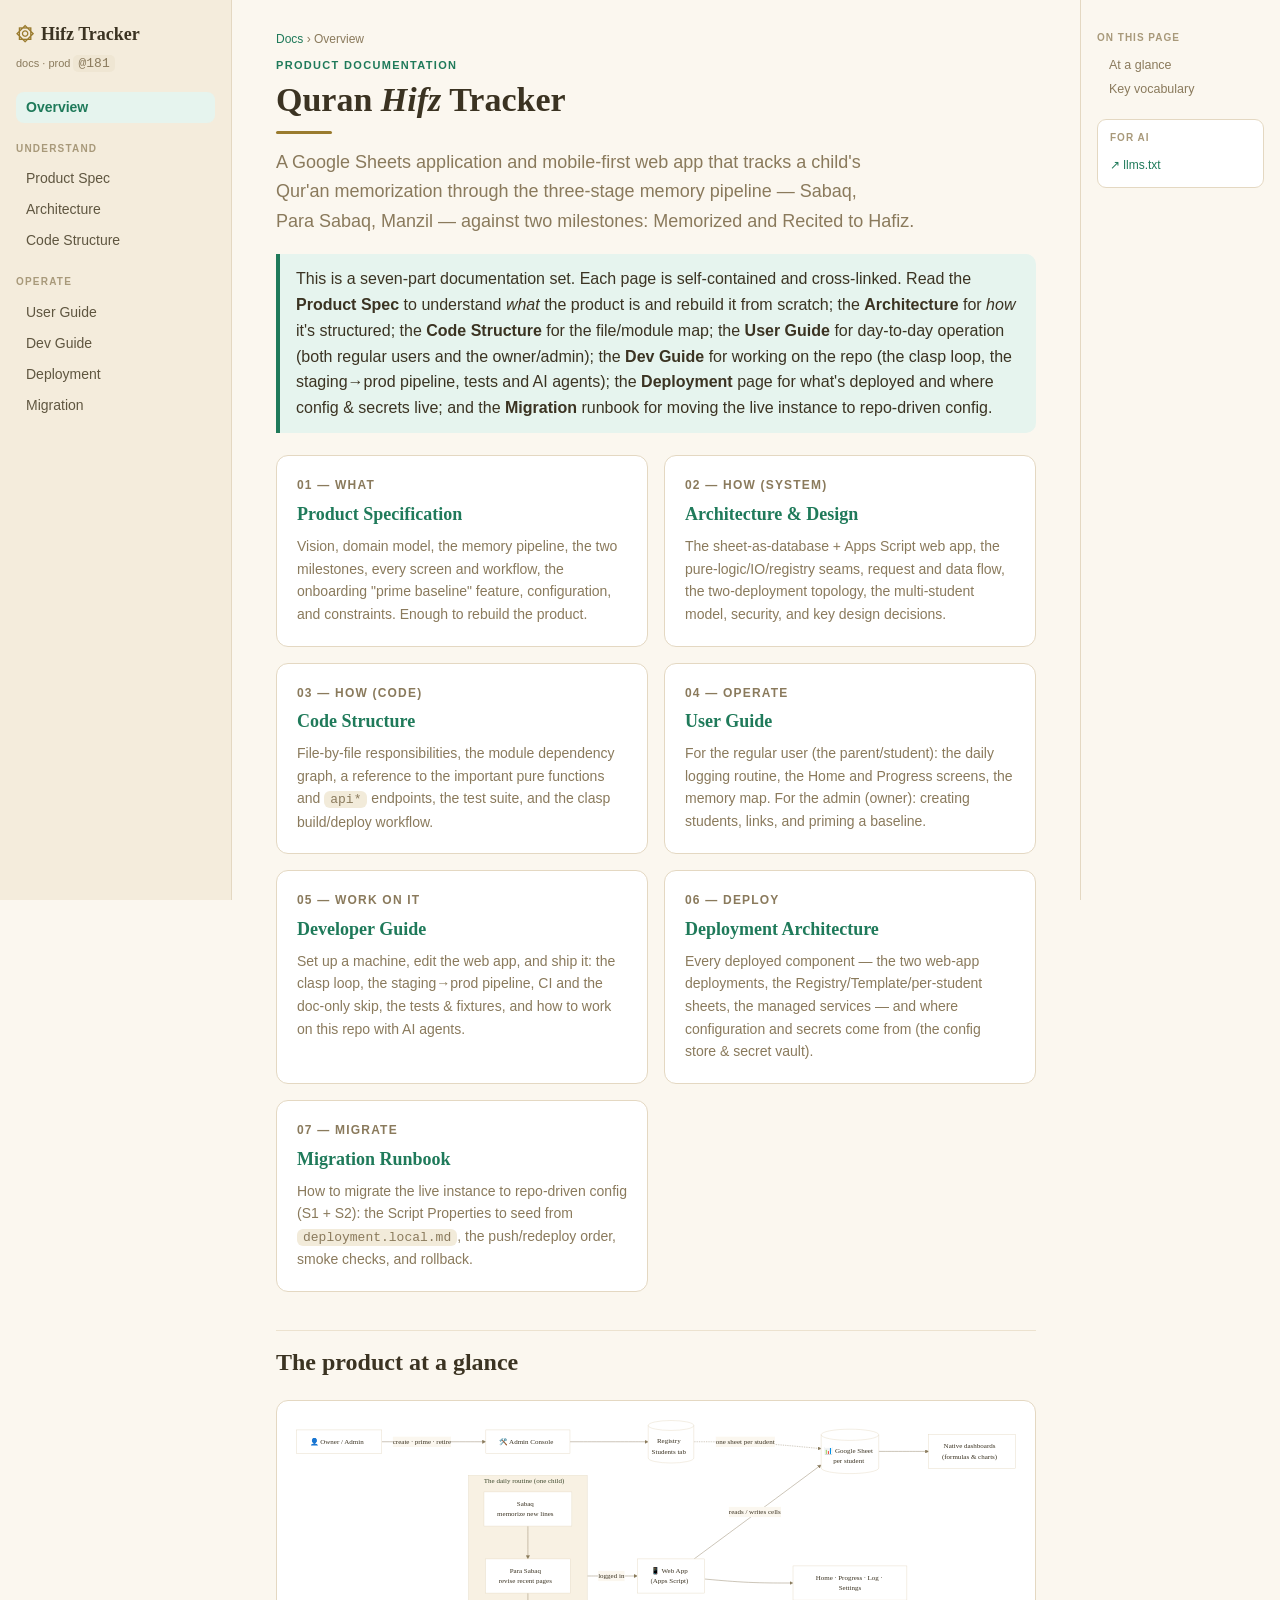
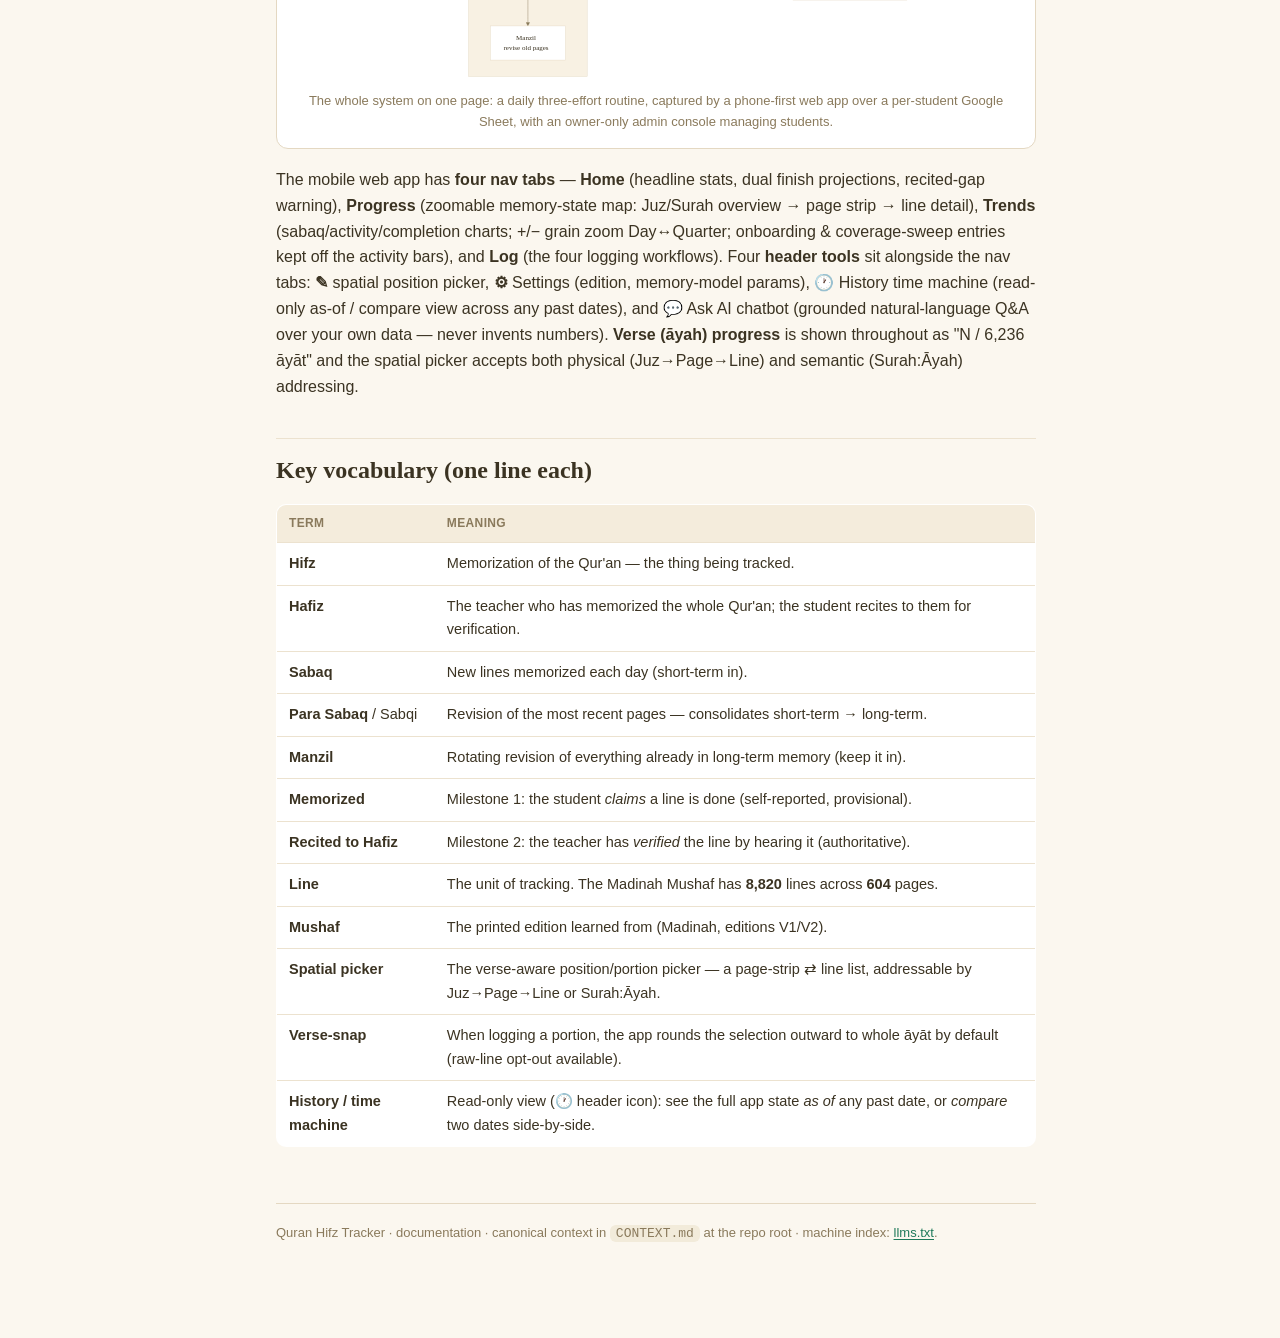
==== commit bfedf817: "docs: publish a327650" ====
--- a/docs/index.html
+++ b/docs/index.html
@@ -15,7 +15,7 @@
 
   <nav class="sidenav" aria-label="Documentation sections">
     <a class="brand" href="index.html"><span class="mark">۞</span> Hifz Tracker</a>
-    <div class="ver">docs · prod <code>@176</code>/<code>@177</code></div>
+    <div class="ver">docs · prod <code>@181</code></div>
     <a class="nav active" href="index.html">Overview</a>
     <div class="band">Understand</div>
     <a class="nav" href="product-spec.html">Product Spec</a>
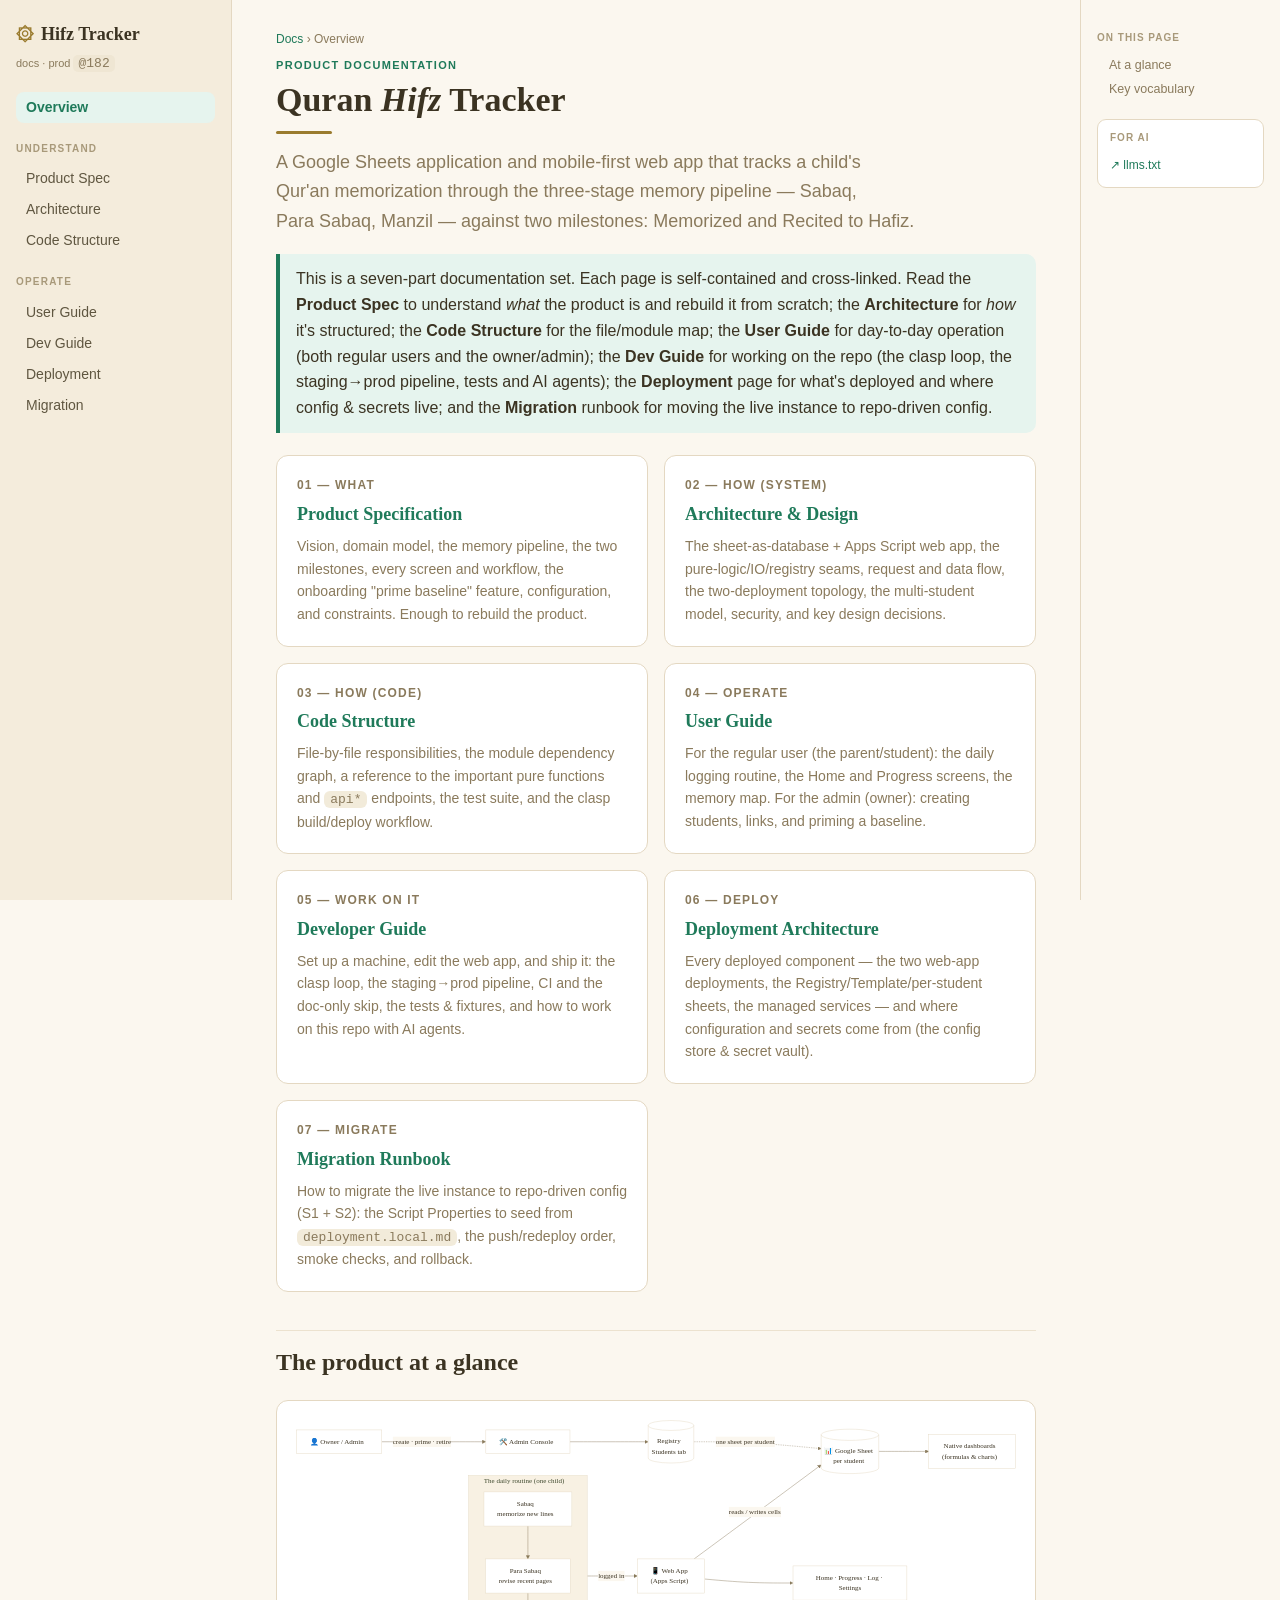
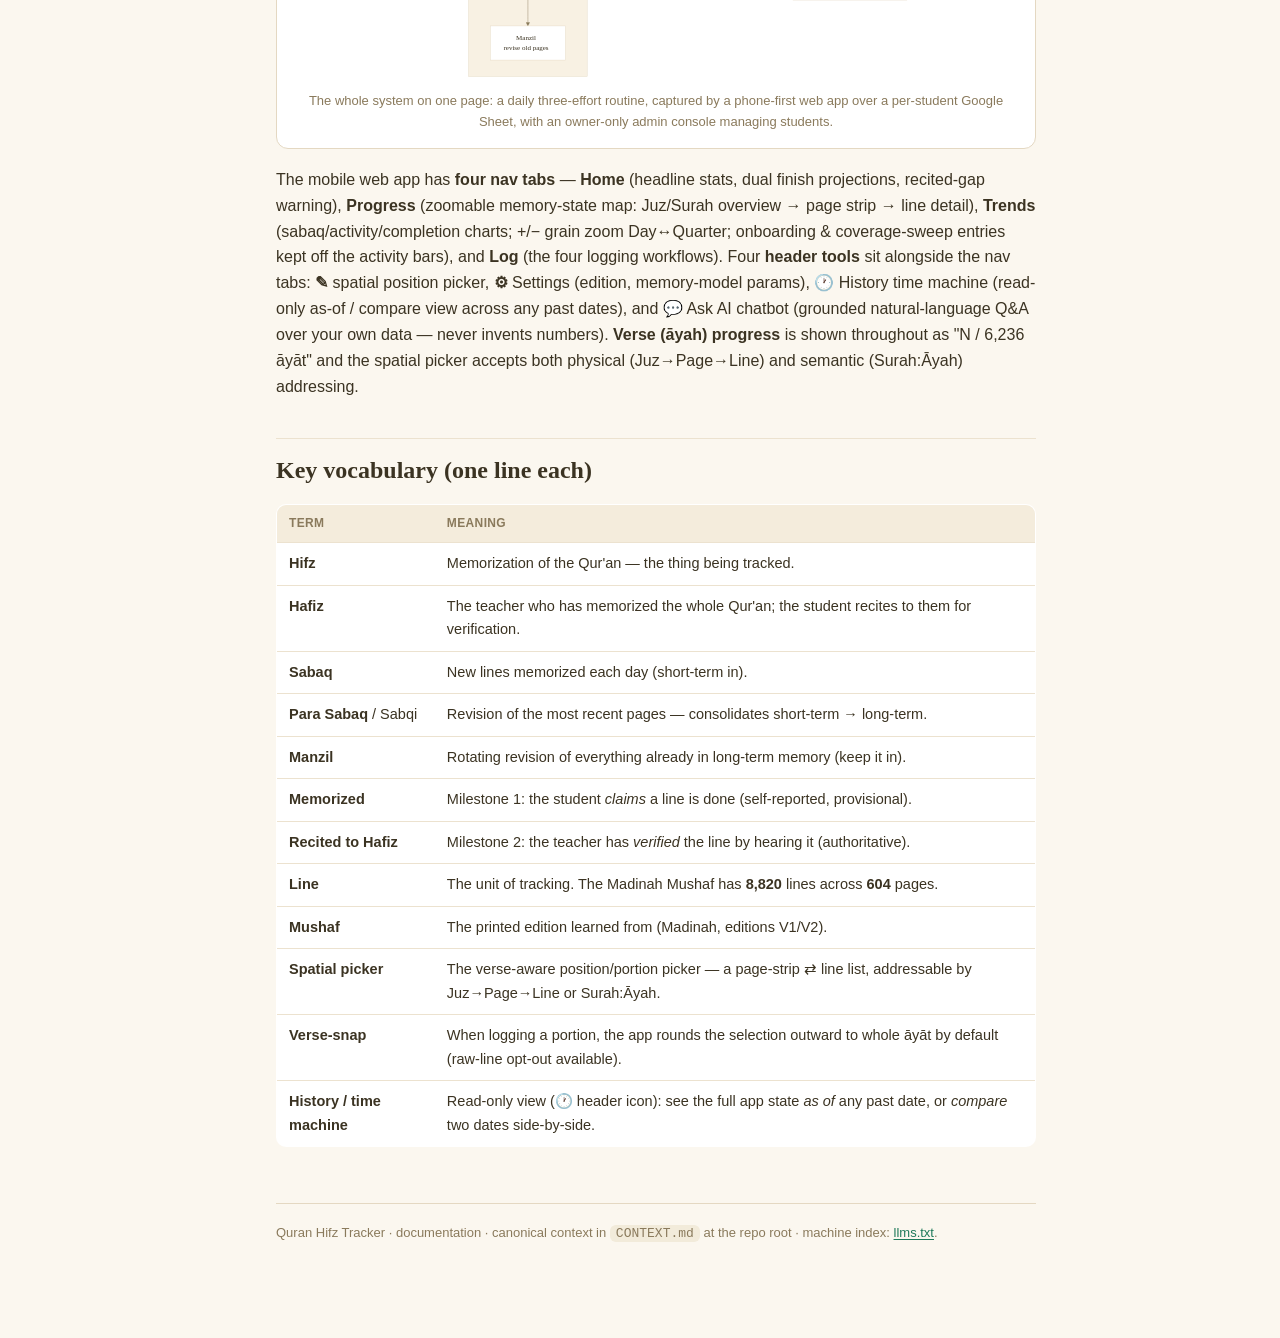
==== commit 0af82a58: "docs: publish 1221b1d" ====
--- a/docs/index.html
+++ b/docs/index.html
@@ -15,7 +15,7 @@
 
   <nav class="sidenav" aria-label="Documentation sections">
     <a class="brand" href="index.html"><span class="mark">۞</span> Hifz Tracker</a>
-    <div class="ver">docs · prod <code>@181</code></div>
+    <div class="ver">docs · prod <code>@182</code></div>
     <a class="nav active" href="index.html">Overview</a>
     <div class="band">Understand</div>
     <a class="nav" href="product-spec.html">Product Spec</a>
